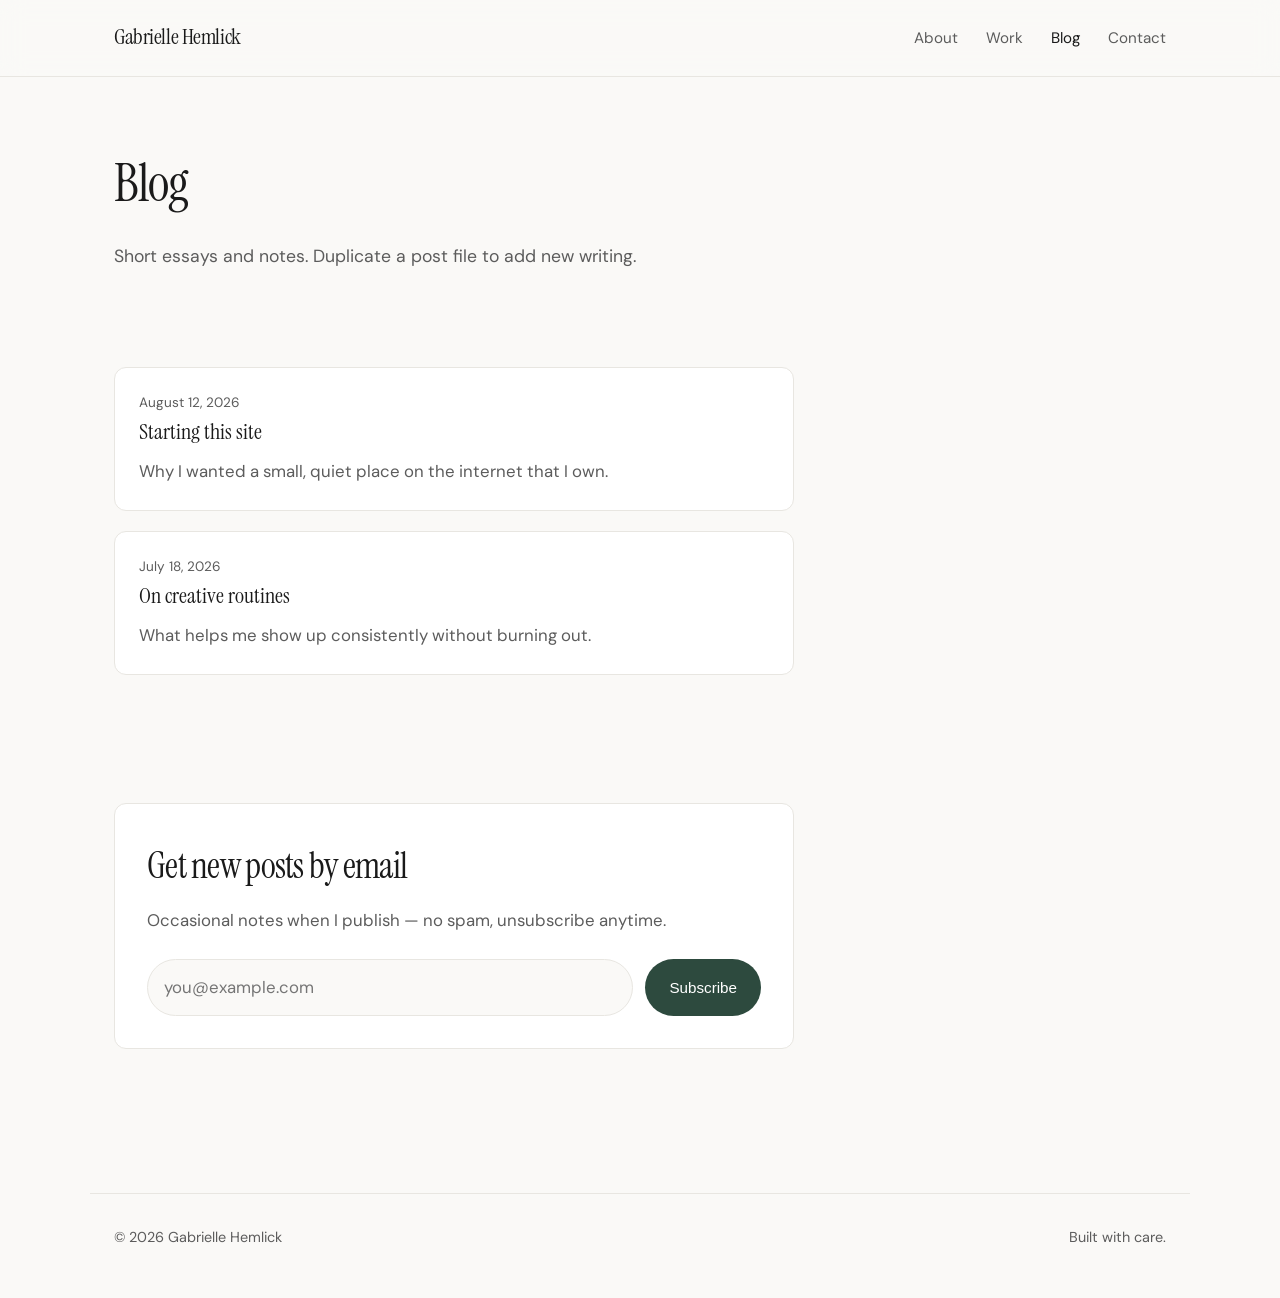
==== blog/index.html @ d1c69a58 "Add personal website with blog and email signup. Build a minimal static site with Buttondown subscri" ====
<!DOCTYPE html>
<html lang="en">
  <head>
    <meta charset="UTF-8" />
    <meta name="viewport" content="width=device-width, initial-scale=1.0" />
    <meta name="description" content="Writing by Gabrielle Hemlick." />
    <title>Blog — Gabrielle Hemlick</title>
    <link rel="preconnect" href="https://fonts.googleapis.com" />
    <link rel="preconnect" href="https://fonts.gstatic.com" crossorigin />
    <link
      href="https://fonts.googleapis.com/css2?family=DM+Sans:ital,opsz,wght@0,9..40,400;0,9..40,500;1,9..40,400&family=Instrument+Serif:ital@0;1&display=swap"
      rel="stylesheet"
    />
    <link rel="stylesheet" href="../css/styles.css" />
    <link
      rel="alternate"
      type="application/rss+xml"
      title="Gabrielle Hemlick"
      href="../feed.xml"
    />
  </head>
  <body>
    <header class="site-header">
      <nav class="nav" aria-label="Main">
        <a class="logo" href="../index.html">Gabrielle Hemlick</a>
        <button
          class="nav-toggle"
          type="button"
          aria-expanded="false"
          aria-label="Toggle menu"
        >
          <svg width="24" height="24" viewBox="0 0 24 24" fill="none" aria-hidden="true">
            <path d="M4 7h16M4 12h16M4 17h16" stroke="currentColor" stroke-width="1.5" />
          </svg>
        </button>
        <ul class="nav-links">
          <li><a href="../about.html">About</a></li>
          <li><a href="../work.html">Work</a></li>
          <li><a href="index.html" aria-current="page">Blog</a></li>
          <li><a href="../contact.html">Contact</a></li>
        </ul>
      </nav>
    </header>

    <main>
      <header class="page-intro">
        <h1>Blog</h1>
        <p>Short essays and notes. Duplicate a post file to add new writing.</p>
      </header>

      <div class="card-grid section">
        <article class="card">
          <p class="card-meta">August 12, 2026</p>
          <h3><a href="starting-this-site.html">Starting this site</a></h3>
          <p>Why I wanted a small, quiet place on the internet that I own.</p>
        </article>
        <article class="card">
          <p class="card-meta">July 18, 2026</p>
          <h3><a href="on-creative-routines.html">On creative routines</a></h3>
          <p>What helps me show up consistently without burning out.</p>
        </article>
      </div>

      <div data-subscribe-mount></div>
    </main>

    <footer class="site-footer">
      <span>&copy; 2026 Gabrielle Hemlick</span>
      <span>Built with care.</span>
    </footer>

    <script src="../js/config.js"></script>
    <script src="../js/subscribe.js"></script>
    <script src="../js/main.js"></script>
  </body>
</html>
---- css/styles.css ----
:root {
  --bg: #faf9f7;
  --bg-elevated: #ffffff;
  --text: #1a1a1a;
  --text-muted: #5c5c5c;
  --accent: #2d4a3e;
  --accent-soft: #e8efe9;
  --border: #e8e6e1;
  --max-width: 680px;
  --page-width: 1100px;
  --font-serif: "Instrument Serif", Georgia, "Times New Roman", serif;
  --font-sans: "DM Sans", system-ui, -apple-system, sans-serif;
}

*,
*::before,
*::after {
  box-sizing: border-box;
}

html {
  scroll-behavior: smooth;
}

body {
  margin: 0;
  min-height: 100vh;
  font-family: var(--font-sans);
  font-size: 1.05rem;
  line-height: 1.65;
  color: var(--text);
  background: var(--bg);
  -webkit-font-smoothing: antialiased;
}

img {
  max-width: 100%;
  display: block;
}

a {
  color: var(--accent);
  text-decoration-thickness: 1px;
  text-underline-offset: 3px;
}

a:hover {
  text-decoration-thickness: 2px;
}

.site-header {
  position: sticky;
  top: 0;
  z-index: 10;
  backdrop-filter: blur(12px);
  background: rgba(250, 249, 247, 0.85);
  border-bottom: 1px solid var(--border);
}

.nav {
  display: flex;
  align-items: center;
  justify-content: space-between;
  max-width: var(--page-width);
  margin: 0 auto;
  padding: 1.25rem 1.5rem;
}

.logo {
  font-family: var(--font-serif);
  font-size: 1.35rem;
  color: var(--text);
  text-decoration: none;
  letter-spacing: -0.02em;
}

.nav-links {
  display: flex;
  gap: 1.75rem;
  list-style: none;
  margin: 0;
  padding: 0;
}

.nav-links a {
  color: var(--text-muted);
  text-decoration: none;
  font-size: 0.95rem;
  transition: color 0.2s ease;
}

.nav-links a:hover,
.nav-links a[aria-current="page"] {
  color: var(--text);
}

.nav-toggle {
  display: none;
  background: none;
  border: 0;
  padding: 0.5rem;
  cursor: pointer;
}

main {
  max-width: var(--page-width);
  margin: 0 auto;
  padding: 0 1.5rem 5rem;
}

.hero {
  padding: 6rem 0 4rem;
  max-width: var(--max-width);
}

.hero-label {
  display: inline-block;
  margin-bottom: 1.5rem;
  font-size: 0.85rem;
  letter-spacing: 0.08em;
  text-transform: uppercase;
  color: var(--text-muted);
}

.hero h1 {
  font-family: var(--font-serif);
  font-size: clamp(2.75rem, 7vw, 4.5rem);
  font-weight: 400;
  line-height: 1.05;
  letter-spacing: -0.03em;
  margin: 0 0 1.5rem;
}

.hero-lead {
  font-size: 1.2rem;
  color: var(--text-muted);
  max-width: 34ch;
  margin: 0 0 2rem;
}

.button {
  display: inline-block;
  padding: 0.85rem 1.5rem;
  border-radius: 999px;
  background: var(--accent);
  color: #fff;
  text-decoration: none;
  font-size: 0.95rem;
  transition: transform 0.2s ease, opacity 0.2s ease;
}

.button:hover {
  opacity: 0.92;
  transform: translateY(-1px);
}

.button-secondary {
  background: transparent;
  color: var(--accent);
  border: 1px solid var(--border);
  margin-left: 0.75rem;
}

.section {
  padding: 4rem 0;
  max-width: var(--max-width);
}

.section-header {
  margin-bottom: 2.5rem;
}

.section-header h2 {
  font-family: var(--font-serif);
  font-size: clamp(2rem, 4vw, 2.75rem);
  font-weight: 400;
  letter-spacing: -0.02em;
  margin: 0 0 0.75rem;
}

.section-header p {
  margin: 0;
  color: var(--text-muted);
}

.card-grid {
  display: grid;
  gap: 1.25rem;
}

.card {
  padding: 1.5rem;
  background: var(--bg-elevated);
  border: 1px solid var(--border);
  border-radius: 12px;
  transition: border-color 0.2s ease, box-shadow 0.2s ease;
}

.card:hover {
  border-color: #d4d0c8;
  box-shadow: 0 8px 30px rgba(0, 0, 0, 0.04);
}

.card h3 {
  font-family: var(--font-serif);
  font-size: 1.35rem;
  font-weight: 400;
  margin: 0 0 0.5rem;
}

.card h3 a {
  color: inherit;
  text-decoration: none;
}

.card h3 a:hover {
  color: var(--accent);
}

.card-meta {
  font-size: 0.85rem;
  color: var(--text-muted);
  margin-bottom: 0.75rem;
}

.card p {
  margin: 0;
  color: var(--text-muted);
}

.tag-list {
  display: flex;
  flex-wrap: wrap;
  gap: 0.5rem;
  margin-top: 1rem;
  padding: 0;
  list-style: none;
}

.tag {
  font-size: 0.8rem;
  padding: 0.25rem 0.65rem;
  border-radius: 999px;
  background: var(--accent-soft);
  color: var(--accent);
}

.page-intro {
  padding: 4rem 0 2rem;
  max-width: var(--max-width);
}

.page-intro h1 {
  font-family: var(--font-serif);
  font-size: clamp(2.25rem, 5vw, 3.25rem);
  font-weight: 400;
  letter-spacing: -0.02em;
  margin: 0 0 1rem;
}

.page-intro p {
  margin: 0;
  color: var(--text-muted);
  font-size: 1.1rem;
}

.prose {
  max-width: var(--max-width);
}

.prose p,
.prose ul {
  color: var(--text-muted);
}

.prose h2 {
  font-family: var(--font-serif);
  font-weight: 400;
  font-size: 1.75rem;
  margin: 2.5rem 0 1rem;
  color: var(--text);
}

.contact-links {
  display: flex;
  flex-direction: column;
  gap: 1rem;
  margin-top: 2rem;
}

.contact-link {
  display: flex;
  align-items: center;
  justify-content: space-between;
  padding: 1.25rem 1.5rem;
  background: var(--bg-elevated);
  border: 1px solid var(--border);
  border-radius: 12px;
  color: var(--text);
  text-decoration: none;
  transition: border-color 0.2s ease;
}

.contact-link:hover {
  border-color: var(--accent);
}

.contact-link span:last-child {
  color: var(--text-muted);
  font-size: 0.9rem;
}

.site-footer {
  max-width: var(--page-width);
  margin: 0 auto;
  padding: 2rem 1.5rem 3rem;
  border-top: 1px solid var(--border);
  color: var(--text-muted);
  font-size: 0.9rem;
  display: flex;
  justify-content: space-between;
  gap: 1rem;
  flex-wrap: wrap;
}

.post-header {
  padding: 4rem 0 2rem;
  max-width: var(--max-width);
}

.post-header h1 {
  font-family: var(--font-serif);
  font-size: clamp(2rem, 4vw, 3rem);
  font-weight: 400;
  letter-spacing: -0.02em;
  margin: 0 0 1rem;
}

.post-date {
  color: var(--text-muted);
  font-size: 0.95rem;
}

.subscribe {
  max-width: var(--max-width);
}

.subscribe-inner {
  padding: 2rem;
  background: var(--bg-elevated);
  border: 1px solid var(--border);
  border-radius: 12px;
}

.subscribe h2 {
  font-family: var(--font-serif);
  font-size: clamp(1.75rem, 3vw, 2.25rem);
  font-weight: 400;
  letter-spacing: -0.02em;
  margin: 0 0 0.75rem;
}

.subscribe-lead {
  margin: 0 0 1.5rem;
  color: var(--text-muted);
}

.subscribe-form {
  display: flex;
  flex-wrap: wrap;
  gap: 0.75rem;
}

.subscribe-form input[type="email"] {
  flex: 1 1 220px;
  min-width: 0;
  padding: 0.85rem 1rem;
  border: 1px solid var(--border);
  border-radius: 999px;
  font: inherit;
  background: var(--bg);
  color: var(--text);
}

.subscribe-form input[type="email"]:focus {
  outline: 2px solid var(--accent-soft);
  border-color: var(--accent);
}

.subscribe-form .button {
  border: 0;
  cursor: pointer;
}

.subscribe-form .button:disabled {
  opacity: 0.7;
  cursor: wait;
}

.subscribe-honeypot {
  position: absolute;
  left: -9999px;
  width: 1px;
  height: 1px;
  opacity: 0;
}

.subscribe-message {
  margin: 1rem 0 0;
  font-size: 0.95rem;
}

.subscribe-message--success {
  color: var(--accent);
}

.subscribe-message--error {
  color: #8b3a3a;
}

.subscribe-message--pending {
  color: var(--text-muted);
}

.visually-hidden {
  position: absolute;
  width: 1px;
  height: 1px;
  padding: 0;
  margin: -1px;
  overflow: hidden;
  clip: rect(0, 0, 0, 0);
  white-space: nowrap;
  border: 0;
}

@media (max-width: 720px) {
  .nav-toggle {
    display: block;
  }

  .nav-links {
    display: none;
    position: absolute;
    top: 100%;
    left: 0;
    right: 0;
    flex-direction: column;
    gap: 0;
    background: var(--bg);
    border-bottom: 1px solid var(--border);
    padding: 0.5rem 0;
  }

  .nav-links.is-open {
    display: flex;
  }

  .nav-links li {
    padding: 0.75rem 1.5rem;
  }

  .nav {
    position: relative;
  }

  .button-secondary {
    margin-left: 0;
    margin-top: 0.75rem;
  }

  .hero {
    padding-top: 4rem;
  }
}
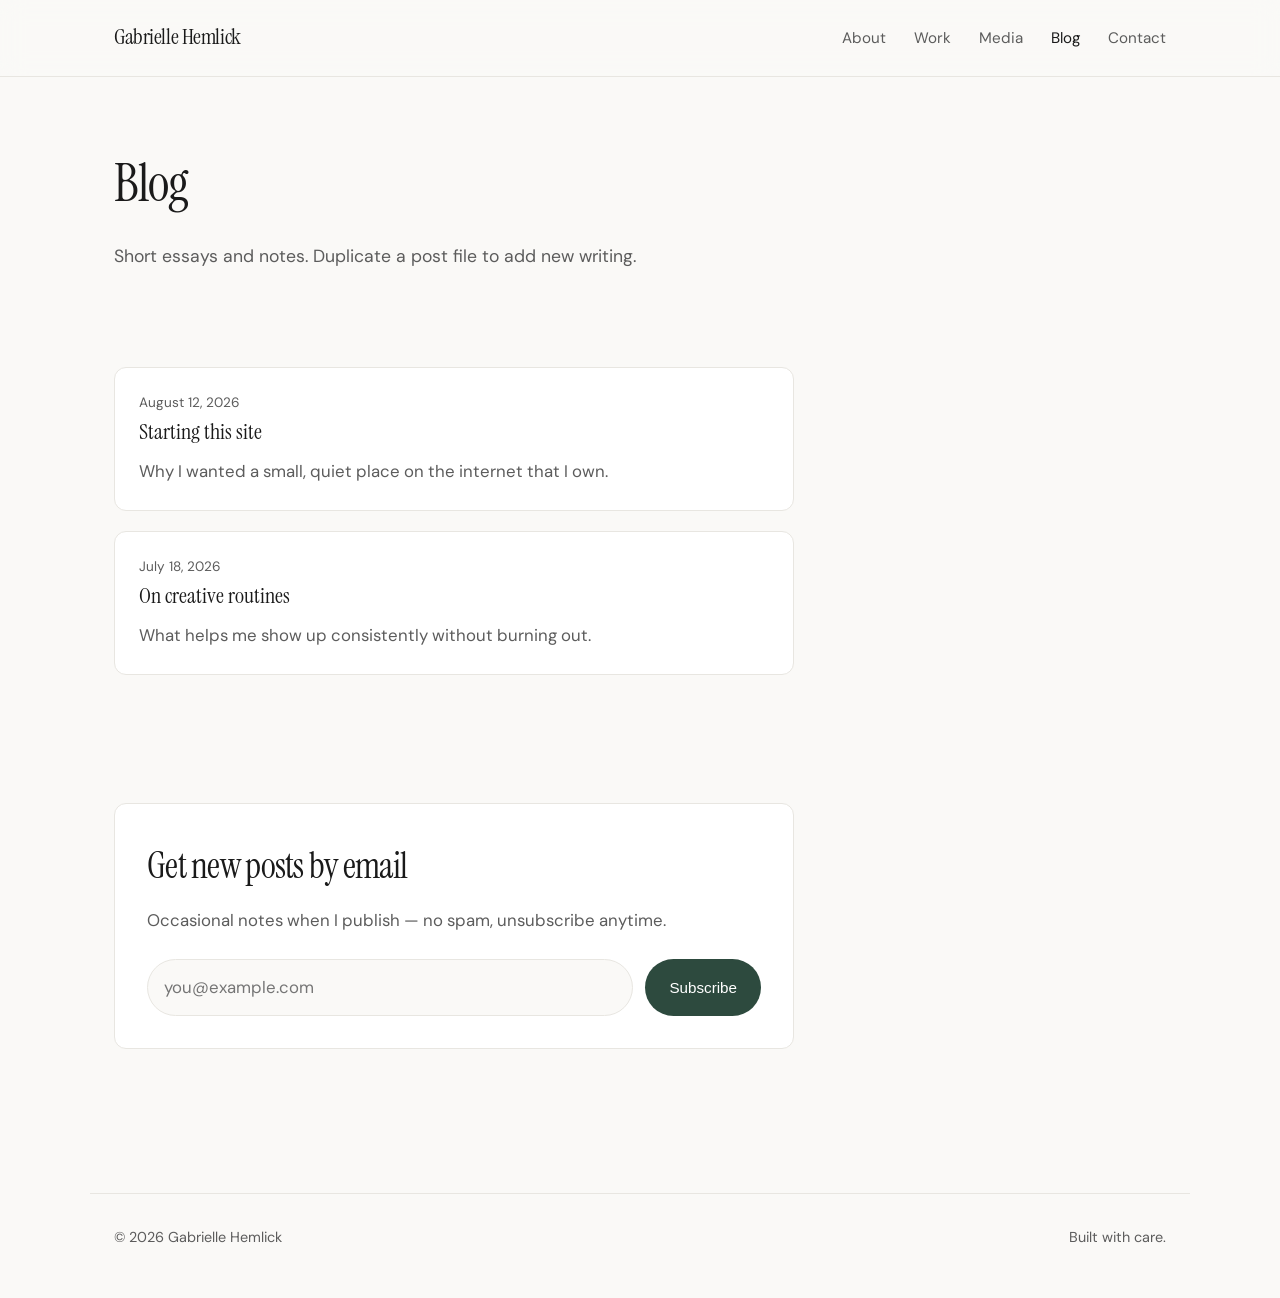
==== commit 0713a3bc: "Personalize site with real bio, work, music, and media. Add resume and IBM photos, a media page, and" ====
--- a/blog/index.html
+++ b/blog/index.html
@@ -36,6 +36,7 @@
         <ul class="nav-links">
           <li><a href="../about.html">About</a></li>
           <li><a href="../work.html">Work</a></li>
+          <li><a href="../media.html">Media</a></li>
           <li><a href="index.html" aria-current="page">Blog</a></li>
           <li><a href="../contact.html">Contact</a></li>
         </ul>
--- a/css/styles.css
+++ b/css/styles.css
@@ -113,6 +113,21 @@
   max-width: var(--max-width);
 }
 
+.hero-content {
+  max-width: var(--max-width);
+}
+
+.hero-meta {
+  display: flex;
+  flex-wrap: wrap;
+  gap: 0.5rem 1rem;
+  margin: 0 0 1.5rem;
+  padding: 0;
+  list-style: none;
+  color: var(--text-muted);
+  font-size: 0.95rem;
+}
+
 .hero-label {
   display: inline-block;
   margin-bottom: 1.5rem;
@@ -183,6 +198,10 @@
   color: var(--text-muted);
 }
 
+.section-footer-link {
+  margin: 1.5rem 0 0;
+}
+
 .card-grid {
   display: grid;
   gap: 1.25rem;
@@ -281,6 +300,19 @@
   color: var(--text);
 }
 
+.prose h3 {
+  font-family: var(--font-serif);
+  font-weight: 400;
+  font-size: 1.35rem;
+  margin: 2rem 0 0.75rem;
+  color: var(--text);
+}
+
+.prose h2:first-child,
+.prose h3:first-child {
+  margin-top: 0;
+}
+
 .contact-links {
   display: flex;
   flex-direction: column;
@@ -308,6 +340,119 @@
 .contact-link span:last-child {
   color: var(--text-muted);
   font-size: 0.9rem;
+}
+
+.link-grid {
+  display: grid;
+  gap: 1rem;
+}
+
+.external-link {
+  display: block;
+  padding: 1.25rem 1.5rem;
+  background: var(--bg-elevated);
+  border: 1px solid var(--border);
+  border-radius: 12px;
+  color: var(--text);
+  text-decoration: none;
+  transition: border-color 0.2s ease;
+}
+
+.external-link:hover {
+  border-color: var(--accent);
+}
+
+.external-link span {
+  display: block;
+}
+
+.external-link span:last-child {
+  margin-top: 0.35rem;
+  color: var(--text-muted);
+  font-size: 0.9rem;
+}
+
+.card-link {
+  display: inline-block;
+  margin-top: 1rem;
+  font-size: 0.95rem;
+}
+
+.media-grid {
+  display: grid;
+  grid-template-columns: repeat(auto-fill, minmax(260px, 1fr));
+  gap: 1.25rem;
+}
+
+.media-card {
+  margin: 0;
+  overflow: hidden;
+  background: var(--bg-elevated);
+  border: 1px solid var(--border);
+  border-radius: 12px;
+}
+
+.media-card img {
+  width: 100%;
+  aspect-ratio: 4 / 3;
+  object-fit: cover;
+}
+
+.media-card-body {
+  padding: 1.25rem;
+}
+
+.media-card-body strong {
+  display: block;
+  font-family: var(--font-serif);
+  font-size: 1.2rem;
+  font-weight: 400;
+  margin-bottom: 0.35rem;
+}
+
+.media-card-body p {
+  margin: 0 0 0.75rem;
+  color: var(--text-muted);
+  font-size: 0.95rem;
+}
+
+.media-card-body a {
+  font-size: 0.95rem;
+}
+
+.media-preview-grid {
+  display: grid;
+  grid-template-columns: repeat(3, minmax(0, 1fr));
+  gap: 1rem;
+}
+
+.media-preview {
+  display: block;
+  overflow: hidden;
+  border-radius: 12px;
+  border: 1px solid var(--border);
+  text-decoration: none;
+  color: inherit;
+  transition: border-color 0.2s ease, box-shadow 0.2s ease;
+}
+
+.media-preview:hover {
+  border-color: var(--accent);
+  box-shadow: 0 8px 30px rgba(0, 0, 0, 0.04);
+}
+
+.media-preview img {
+  width: 100%;
+  aspect-ratio: 1;
+  object-fit: cover;
+}
+
+.media-preview span {
+  display: block;
+  padding: 0.85rem 1rem;
+  font-size: 0.9rem;
+  color: var(--text-muted);
+  background: var(--bg-elevated);
 }
 
 .site-footer {
@@ -464,6 +609,10 @@
     position: relative;
   }
 
+  .media-preview-grid {
+    grid-template-columns: 1fr;
+  }
+
   .button-secondary {
     margin-left: 0;
     margin-top: 0.75rem;
